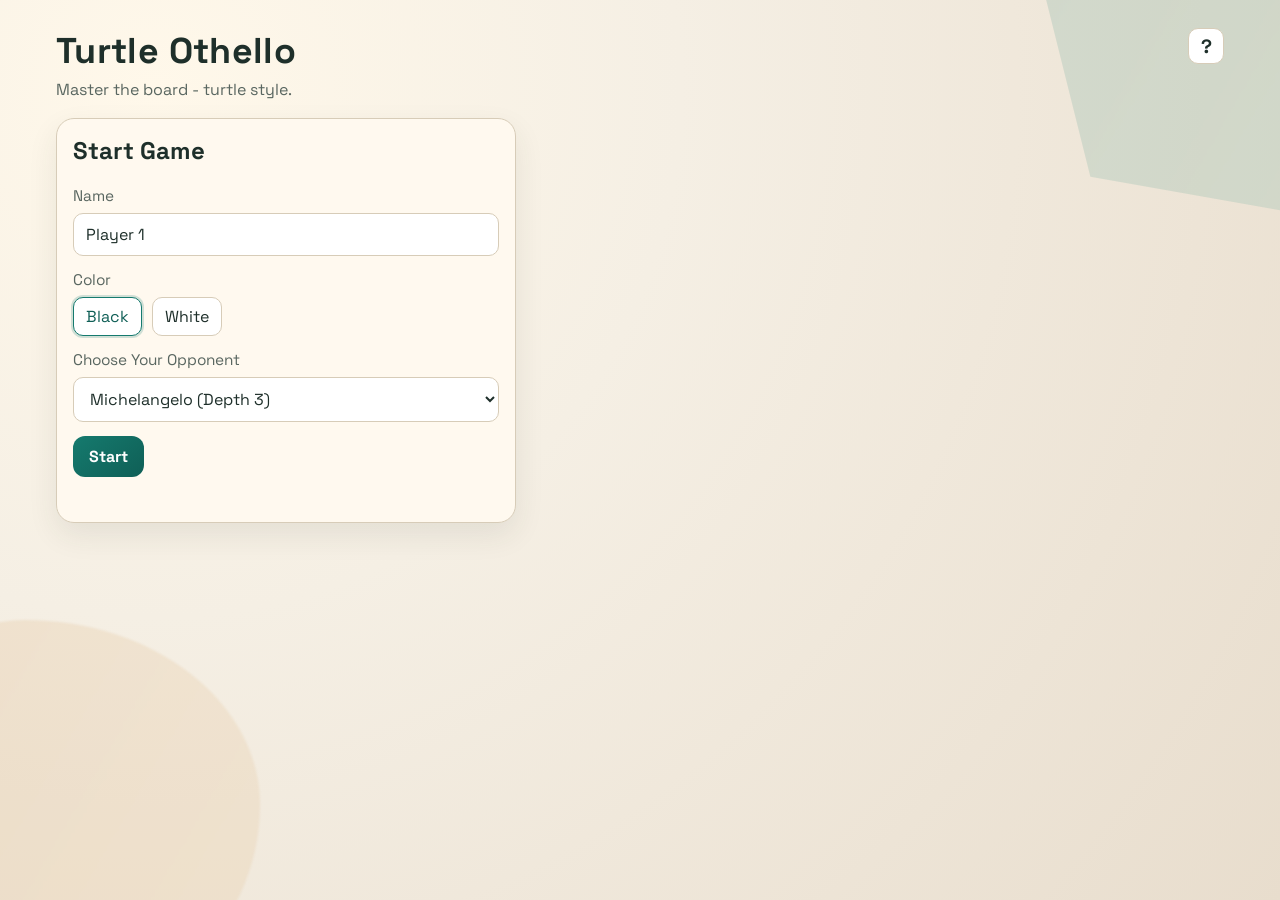
==== web/index.html @ 973e0d13 "Added UI" ====
<!DOCTYPE html>
<html lang="en">
<head>
  <meta charset="UTF-8">
  <meta name="viewport" content="width=device-width, initial-scale=1.0">
  <title>Turtle Othello</title>
  <link rel="stylesheet" href="/web/style.css">
</head>
<body>
  <div class="bg-shape bg-shape-a"></div>
  <div class="bg-shape bg-shape-b"></div>

  <main class="app-shell">
    <header class="app-header">
      <div class="header-content">
        <div>
          <h1>Turtle Othello</h1>
          <p>Master the board - turtle style.</p>
        </div>
        <button id="help-btn" class="help-btn" type="button" aria-label="Open help dialog" title="Game instructions">?</button>
      </div>
    </header>

    <section id="setup-panel" class="panel" data-testid="setup-panel">
      <h2>Start Game</h2>
      <div class="form-row">
        <label for="player-name">Name</label>
        <input id="player-name" data-testid="name-input" type="text" maxlength="64" placeholder="Player name" value="Player 1">
      </div>
      <div class="form-row">
        <span>Color</span>
        <div class="choice-row">
          <button id="color-black" data-testid="color-black" class="choice-btn active" type="button" data-color="black">Black</button>
          <button id="color-white" data-testid="color-white" class="choice-btn" type="button" data-color="white">White</button>
        </div>
      </div>
      <div class="form-row">
        <label for="opponent-select">Choose Your Opponent</label>
        <select id="opponent-select" data-testid="opponent-select">
          <option value="3">Michelangelo (Depth 3)</option>
          <option value="4">Raphael (Depth 4)</option>
          <option value="5">Leonardo (Depth 5)</option>
          <option value="6">Donatello (Depth 6)</option>
        </select>
      </div>
      <button id="start-game" data-testid="start-game" class="primary-btn" type="button">Start</button>
      <p id="setup-error" class="error"></p>
    </section>

    <section id="game-panel" class="game-layout hidden" data-testid="game-panel">
      <div class="board-wrap panel">
        <div class="board-topbar">
          <div class="chip">Move: <span id="move-number" data-testid="move-number">0</span></div>
          <div class="chip">Next: <span id="next-player" data-testid="next-player">-</span></div>
          <div id="status-line" data-testid="status-line" class="chip status">Waiting...</div>
        </div>

        <div class="board-frame" data-testid="board-frame">
          <div class="files files-top" aria-hidden="true">
            <span>a</span><span>b</span><span>c</span><span>d</span><span>e</span><span>f</span><span>g</span><span>h</span>
          </div>
          <div class="board-with-ranks">
            <div class="ranks" aria-hidden="true">
              <span>1</span><span>2</span><span>3</span><span>4</span><span>5</span><span>6</span><span>7</span><span>8</span>
            </div>
            <div id="board" class="board" data-testid="board" aria-label="Othello board"></div>
          </div>
        </div>

        <div class="score-row">
          <div class="score-card">
            <strong>Black</strong>
            <span id="black-count" data-testid="black-count">2</span>
          </div>
          <div class="score-card">
            <strong>White</strong>
            <span id="white-count" data-testid="white-count">2</span>
          </div>
          <div class="score-card accent">
            <strong>You</strong>
            <span id="user-count" data-testid="user-count">2</span>
          </div>
          <div class="score-card accent">
            <strong>Computer</strong>
            <span id="computer-count" data-testid="computer-count">2</span>
          </div>
        </div>
      </div>

      <aside class="panel sidebar">
        <div id="opponent-card" class="opponent-card" data-testid="opponent-card">
          <img id="opponent-portrait" data-testid="opponent-portrait" src="" alt="Opponent portrait">
          <div class="opponent-meta">
            <p class="label">Opponent</p>
            <p id="opponent-name" data-testid="opponent-name" class="name">-</p>
            <p id="opponent-depth" data-testid="opponent-depth" class="depth">Depth -</p>
            <p id="opponent-thinking" data-testid="opponent-thinking" class="thinking-indicator hidden">Thinking...</p>
          </div>
          <p id="opponent-opening-phrase" data-testid="opponent-opening-phrase" class="opponent-speech hidden"></p>
        </div>
        <div class="action-row">
          <button id="resign-game" data-testid="resign-game" class="danger-btn" type="button">Resign Game</button>
          <button id="restart-game" data-testid="restart-game" class="primary-btn hidden" type="button">Restart</button>
        </div>
        <h2>Game Feed</h2>
        <ul id="messages" data-testid="messages" class="messages"></ul>
        <p id="winner-line" data-testid="winner-line" class="winner"></p>
      </aside>
    </section>

    <aside id="pass-alert" data-testid="pass-alert" class="pass-alert hidden" role="alertdialog" aria-live="assertive" aria-label="Pass notification">
      <p id="pass-alert-text" class="pass-alert-text">Pass notification</p>
      <button id="dismiss-pass-alert" data-testid="dismiss-pass-alert" class="primary-btn" type="button">Got it</button>
    </aside>

    <div id="help-modal" class="help-modal hidden" role="dialog" aria-modal="true" aria-labelledby="help-title">
      <div class="help-modal-content">
        <button id="close-help" class="close-help-btn" type="button" aria-label="Close help dialog">×</button>
        <div class="help-modal-body">
          <div class="help-portrait-container">
            <img src="/web/portraits/splinter.svg" alt="Master Splinter" class="help-portrait">
          </div>
          <div class="help-text-container">
            <h2 id="help-title">Master Splinter's Wisdom</h2>
            <div class="help-text">
              <p>Attend, my students.</p>
              <p>This game, Othello, is a contest of balance and foresight. Two players place discs upon the board, black and white. When you place a disc so that it traps your opponent's pieces between yours, those pieces become yours as well.</p>
              <p>You must always make such a move if one is available. When neither player can move, the contest ends. The one who controls the greater number of discs is victorious.</p>
              <p>Remember—victory does not come from haste, but from patience and wisdom.</p>
            </div>
          </div>
        </div>
      </div>
      <div class="help-modal-backdrop" id="help-modal-backdrop"></div>
    </div>
  </main>

  <script src="/web/app.js" defer></script>
</body>
</html>
---- web/style.css ----
@import url('https://fonts.googleapis.com/css2?family=IBM+Plex+Mono:wght@400;500&family=Space+Grotesk:wght@400;600;700&display=swap');

:root {
  --bg: #f5efe4;
  --panel: #fff9ef;
  --ink: #1e2f2a;
  --muted: #596660;
  --line: #d7ccb8;
  --accent: #157a6e;
  --accent-strong: #0f5f56;
  --warn: #a2452c;
  --board: #1a5f4a;
  --board-dark: #114637;
  --black-disc: #1f201f;
  --white-disc: #f4f5f6;
  --cell-size: min(72px, calc((100vw - 64px) / 8));
}

* {
  box-sizing: border-box;
}

body {
  margin: 0;
  min-height: 100vh;
  font-family: "Space Grotesk", "Segoe UI", sans-serif;
  color: var(--ink);
  background: radial-gradient(circle at 12% 10%, #fff8ea 0, #f5efe4 38%, #e8ddcd 100%);
}

.bg-shape {
  position: fixed;
  z-index: -1;
  filter: blur(1px);
}

.bg-shape-a {
  right: -120px;
  top: -140px;
  width: 360px;
  height: 360px;
  background: linear-gradient(120deg, #1b7d70, #42a08f);
  clip-path: polygon(50% 0%, 100% 42%, 82% 100%, 14% 88%, 0 32%);
  opacity: 0.14;
}

.bg-shape-b {
  left: -160px;
  bottom: -140px;
  width: 420px;
  height: 420px;
  background: linear-gradient(120deg, #cc8d45, #e0b173);
  border-radius: 44% 56% 63% 37% / 57% 44% 56% 43%;
  opacity: 0.14;
}

.app-shell {
  max-width: 1200px;
  margin: 0 auto;
  padding: 28px 16px 36px;
}

.app-header h1 {
  margin: 0;
  font-size: clamp(1.8rem, 2.8vw, 2.6rem);
  letter-spacing: 0.01em;
}

.app-header p {
  margin: 6px 0 0;
  color: var(--muted);
}

.panel {
  background: var(--panel);
  border: 1px solid var(--line);
  border-radius: 18px;
  padding: 16px;
  box-shadow: 0 12px 30px rgba(42, 55, 49, 0.09);
}

#setup-panel {
  max-width: 460px;
  margin-top: 18px;
}

#setup-panel h2 {
  margin-top: 0;
}

.form-row {
  display: grid;
  gap: 8px;
  margin-bottom: 14px;
}

label, .form-row span {
  color: var(--muted);
  font-size: 0.96rem;
}

input {
  border: 1px solid var(--line);
  border-radius: 10px;
  padding: 10px 12px;
  background: #fff;
  color: var(--ink);
  font: inherit;
}

select {
  border: 1px solid var(--line);
  border-radius: 10px;
  padding: 10px 12px;
  background: #fff;
  color: var(--ink);
  font: inherit;
}

input:focus {
  outline: 2px solid #8ec6bf;
  outline-offset: 1px;
}

.choice-row {
  display: flex;
  gap: 10px;
}

.choice-btn {
  border: 1px solid var(--line);
  border-radius: 10px;
  padding: 8px 12px;
  background: #fff;
  color: var(--ink);
  font: inherit;
  cursor: pointer;
}

.choice-btn.active {
  border-color: var(--accent);
  box-shadow: 0 0 0 2px rgba(21, 122, 110, 0.2);
  color: var(--accent-strong);
}

.primary-btn {
  border: 0;
  border-radius: 12px;
  padding: 10px 16px;
  background: linear-gradient(140deg, var(--accent), var(--accent-strong));
  color: #fff;
  font: inherit;
  font-weight: 700;
  cursor: pointer;
}

.primary-btn:hover {
  filter: brightness(1.07);
}

.error {
  min-height: 1.2em;
  color: var(--warn);
  margin: 10px 0 0;
}

.game-layout {
  margin-top: 18px;
  display: grid;
  grid-template-columns: minmax(320px, 680px) minmax(260px, 1fr);
  gap: 16px;
}

.hidden {
  display: none !important;
}

.board-wrap {
  overflow: hidden;
}

.board-topbar {
  display: flex;
  flex-wrap: wrap;
  gap: 8px;
  margin-bottom: 12px;
}

.chip {
  border: 1px solid var(--line);
  border-radius: 999px;
  padding: 6px 10px;
  background: #fff;
  color: var(--muted);
  font-size: 0.92rem;
}

.chip.status {
  color: var(--accent-strong);
}

.board {
  display: grid;
  grid-template-columns: repeat(8, var(--cell-size));
  grid-template-rows: repeat(8, var(--cell-size));
  width: fit-content;
  border: 6px solid #173f33;
  border-radius: 12px;
  overflow: hidden;
  background: var(--board-dark);
}

.board-frame {
  width: fit-content;
}

.files {
  margin-left: 22px;
  margin-bottom: 4px;
  width: calc(8 * var(--cell-size));
  display: grid;
  grid-template-columns: repeat(8, 1fr);
  color: #39584d;
  font-family: "IBM Plex Mono", monospace;
  font-size: 0.86rem;
}

.files span {
  text-align: center;
}

.board-with-ranks {
  display: grid;
  grid-template-columns: 22px auto;
  gap: 0;
  align-items: stretch;
}

.ranks {
  display: grid;
  grid-template-rows: repeat(8, var(--cell-size));
  color: #39584d;
  font-family: "IBM Plex Mono", monospace;
  font-size: 0.86rem;
}

.ranks span {
  display: grid;
  align-items: center;
  justify-items: center;
}

.cell {
  position: relative;
  border: 1px solid rgba(255, 255, 255, 0.15);
  background: linear-gradient(145deg, var(--board), #13503e);
  cursor: default;
  transition: filter 140ms ease;
}

.cell.playable {
  cursor: pointer;
}

.cell.playable:hover {
  filter: brightness(1.1);
}

.disc {
  position: absolute;
  inset: 15%;
  border-radius: 50%;
  box-shadow: inset 0 -3px 8px rgba(0, 0, 0, 0.25), 0 1px 4px rgba(0, 0, 0, 0.24);
  transform: scale(0.95);
  animation: place 140ms ease-out;
}

.disc.black {
  background: radial-gradient(circle at 30% 28%, #525252 0, var(--black-disc) 58%, #0d0d0d 100%);
}

.disc.white {
  background: radial-gradient(circle at 30% 28%, #ffffff 0, var(--white-disc) 58%, #d5dadd 100%);
}

.cell.last-move {
  outline: 2px solid #cb3f2c;
  outline-offset: -2px;
}

.cell.last-player-move .disc {
  box-shadow: inset 0 -3px 8px rgba(0, 0, 0, 0.25), 0 0 0 3px #2e9dd1;
}

.cell.last-computer-move .disc {
  box-shadow: inset 0 -3px 8px rgba(0, 0, 0, 0.25), 0 0 0 3px #dd6f38;
}

.hint {
  position: absolute;
  inset: 27%;
  border-radius: 50%;
  opacity: 0.5;
  background: #f1f5c9;
  border: 1px dashed rgba(31, 32, 31, 0.5);
}

.score-row {
  margin-top: 12px;
  display: grid;
  grid-template-columns: repeat(4, minmax(0, 1fr));
  gap: 8px;
}

.score-card {
  border: 1px solid var(--line);
  border-radius: 10px;
  padding: 8px;
  background: #fff;
  display: grid;
  gap: 4px;
}

.score-card strong {
  color: var(--muted);
  font-size: 0.88rem;
}

.score-card span {
  font-family: "IBM Plex Mono", monospace;
  font-size: 1.1rem;
}

.score-card.accent {
  background: #f4fffc;
  border-color: #9fd5cb;
}

.sidebar h2 {
  margin-top: 0;
}

.opponent-card {
  display: grid;
  grid-template-columns: 96px 1fr;
  gap: 10px;
  margin-bottom: 14px;
  padding: 8px;
  border: 1px solid var(--line);
  border-radius: 12px;
  background: #fff;
}

.opponent-card.thinking {
  animation: thinkPulse 1.8s ease-in-out infinite;
  border-color: #8ab9ad;
}

.opponent-card img {
  width: 96px;
  height: 96px;
  border-radius: 10px;
  border: 1px solid #d8ccb9;
  object-fit: cover;
  background: #f7f0e2;
}

.opponent-card.thinking img {
  filter: contrast(1.04) saturate(0.92);
  transform: scale(1.015);
  transition: transform 220ms ease;
}

.opponent-meta {
  display: grid;
  align-content: center;
  gap: 2px;
}

.opponent-meta .label {
  margin: 0;
  color: var(--muted);
  font-size: 0.84rem;
}

.opponent-meta .name {
  margin: 0;
  font-size: 1.12rem;
  font-weight: 700;
}

.opponent-meta .depth {
  margin: 0;
  color: #39544b;
  font-family: "IBM Plex Mono", monospace;
}

.opponent-speech {
  grid-column: 1 / -1;
  margin: 6px 0 0;
  padding: 10px 12px;
  border-radius: 12px;
  background: #f4fff7;
  border: 1px solid #9fd5b4;
  color: #21433a;
  font-size: 0.95rem;
  line-height: 1.35;
  position: relative;
}

.opponent-speech::before {
  content: "";
  position: absolute;
  left: 14px;
  top: -7px;
  width: 12px;
  height: 12px;
  background: #f4fff7;
  border-left: 1px solid #9fd5b4;
  border-top: 1px solid #9fd5b4;
  transform: rotate(45deg);
}

.thinking-indicator {
  margin: 0;
  color: #2f6b5e;
  font-size: 0.88rem;
  font-weight: 600;
}

.pass-alert {
  position: fixed;
  right: 16px;
  bottom: 16px;
  max-width: 320px;
  z-index: 20;
  background: #fffef9;
  border: 1px solid #d5c8b2;
  box-shadow: 0 14px 26px rgba(20, 34, 30, 0.16);
  border-radius: 14px;
  padding: 12px;
  display: grid;
  gap: 8px;
}

.pass-alert-text {
  margin: 0;
  color: #2a3f39;
}

.action-row {
  display: flex;
  gap: 8px;
  margin-bottom: 12px;
}

.danger-btn {
  border: 0;
  border-radius: 12px;
  padding: 10px 14px;
  background: linear-gradient(140deg, #b64028, #8f2d1b);
  color: #fff;
  font: inherit;
  font-weight: 700;
  cursor: pointer;
}

.danger-btn:hover {
  filter: brightness(1.06);
}

.danger-btn:disabled,
.primary-btn:disabled {
  opacity: 0.55;
  cursor: not-allowed;
}

.messages {
  margin: 0;
  padding-left: 18px;
  max-height: 420px;
  overflow: auto;
}

.messages li {
  margin-bottom: 8px;
  color: #2c3f39;
}

.winner {
  margin: 12px 0 0;
  padding: 10px;
  border-radius: 10px;
  background: #fff;
  border: 1px solid var(--line);
  color: var(--accent-strong);
  font-weight: 600;
}

@keyframes place {
  from { transform: scale(0.1); opacity: 0; }
  to { transform: scale(0.95); opacity: 1; }
}

@keyframes thinkPulse {
  0% { box-shadow: 0 10px 24px rgba(42, 55, 49, 0.09); }
  50% { box-shadow: 0 14px 28px rgba(24, 92, 78, 0.22); }
  100% { box-shadow: 0 10px 24px rgba(42, 55, 49, 0.09); }
}

.app-header {
  display: flex;
  align-items: flex-start;
}

.header-content {
  display: flex;
  align-items: flex-start;
  justify-content: space-between;
  width: 100%;
  gap: 16px;
}

.help-btn {
  width: 36px;
  height: 36px;
  padding: 0;
  border: 1px solid var(--line);
  border-radius: 10px;
  background: #fff;
  color: var(--ink);
  font: inherit;
  font-size: 1.2rem;
  font-weight: 700;
  cursor: pointer;
  display: flex;
  align-items: center;
  justify-content: center;
  flex-shrink: 0;
  transition: all 140ms ease;
}

.help-btn:hover {
  border-color: var(--accent);
  background: #f7fff8;
  color: var(--accent-strong);
}

.help-modal {
  position: fixed;
  inset: 0;
  z-index: 100;
  display: flex;
  align-items: center;
  justify-content: center;
  animation: fadeIn 200ms ease;
}

.help-modal-backdrop {
  position: absolute;
  inset: 0;
  background: rgba(30, 47, 42, 0.6);
  z-index: 0;
}

.help-modal-content {
  position: relative;
  z-index: 1;
  background: var(--panel);
  border: 1px solid var(--line);
  border-radius: 18px;
  padding: 24px;
  max-width: 720px;
  width: 90%;
  max-height: 85vh;
  overflow-y: auto;
  box-shadow: 0 20px 50px rgba(42, 55, 49, 0.2);
}

.close-help-btn {
  position: absolute;
  top: 12px;
  right: 12px;
  width: 32px;
  height: 32px;
  padding: 0;
  border: 1px solid var(--line);
  background: #fff;
  color: var(--ink);
  font-size: 1.4rem;
  border-radius: 8px;
  cursor: pointer;
  display: flex;
  align-items: center;
  justify-content: center;
  transition: all 140ms ease;
}

.close-help-btn:hover {
  background: #f5efe4;
  border-color: var(--warn);
  color: var(--warn);
}

.help-modal-body {
  display: grid;
  grid-template-columns: auto 1fr;
  gap: 20px;
  align-items: start;
}

.help-portrait-container {
  display: flex;
  justify-content: center;
  flex-shrink: 0;
}

.help-portrait {
  width: 160px;
  height: 160px;
  border-radius: 12px;
  border: 2px solid var(--line);
  background: #fff;
  object-fit: cover;
}

.help-text-container h2 {
  margin-top: 0;
  margin-bottom: 12px;
  font-size: 1.4rem;
}

.help-text {
  color: var(--ink);
  line-height: 1.6;
}

.help-text p {
  margin: 0 0 14px 0;
  font-size: 0.95rem;
}

.help-text p:last-child {
  margin-bottom: 0;
}

@keyframes fadeIn {
  from { opacity: 0; }
  to { opacity: 1; }
}

@media (max-width: 980px) {
  .game-layout {
    grid-template-columns: 1fr;
  }

  .messages {
    max-height: 220px;
  }

  .help-modal-body {
    grid-template-columns: 1fr;
  }

  .help-portrait-container {
    order: -1;
    margin-bottom: 8px;
  }

  .help-portrait {
    width: 140px;
    height: 140px;
  }
}
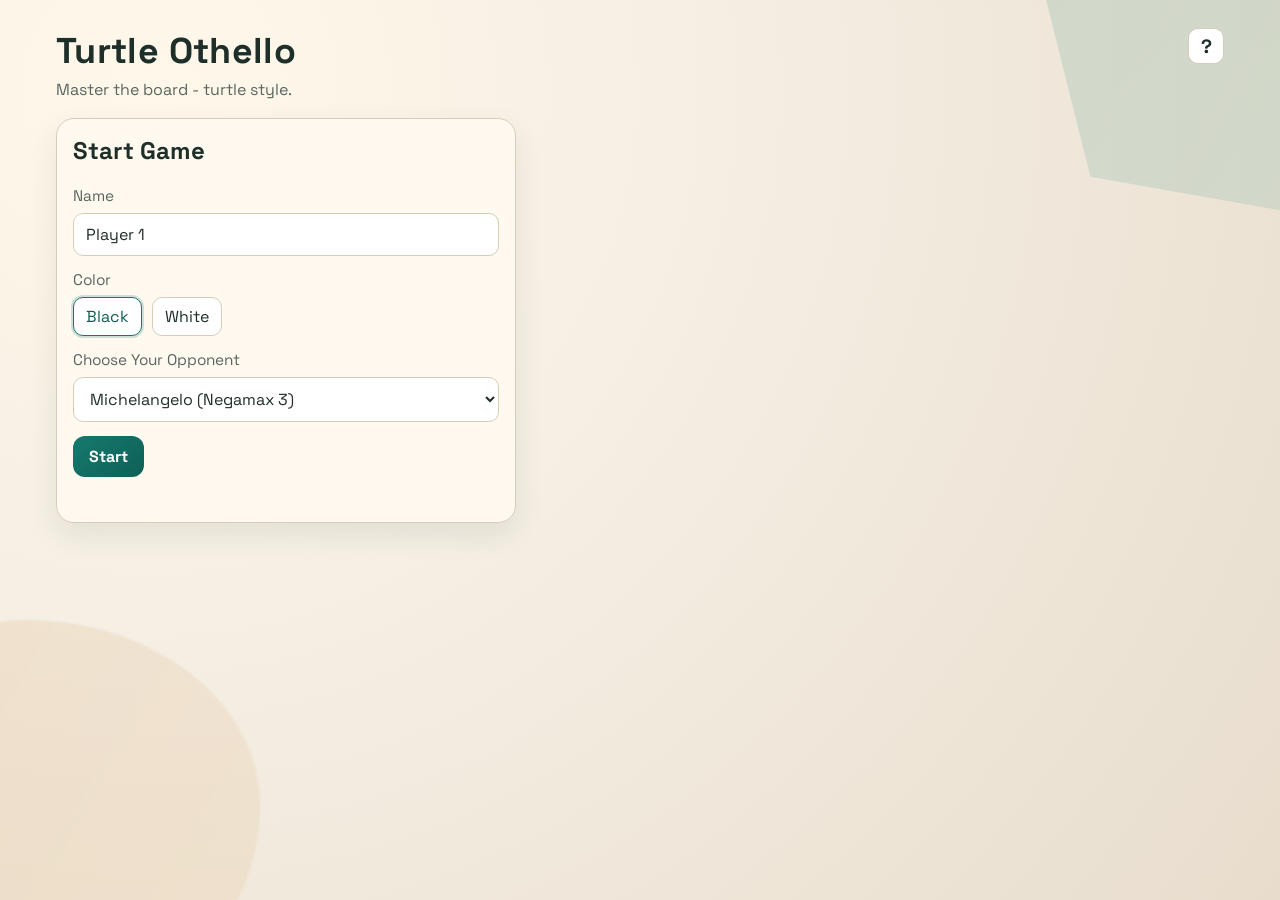
==== commit 86a294b1: "new strats and logs" ====
--- a/web/index.html
+++ b/web/index.html
@@ -37,10 +37,12 @@
       <div class="form-row">
         <label for="opponent-select">Choose Your Opponent</label>
         <select id="opponent-select" data-testid="opponent-select">
-          <option value="3">Michelangelo (Depth 3)</option>
-          <option value="4">Raphael (Depth 4)</option>
-          <option value="5">Leonardo (Depth 5)</option>
-          <option value="6">Donatello (Depth 6)</option>
+          <option value="1">Michelangelo (Negamax 3)</option>
+          <option value="2">Raphael (Negamax 4)</option>
+          <option value="3">Leonardo (Negamax 5)</option>
+          <option value="4">Donatello (Negamax 6)</option>
+          <option value="5">Shredder (MCTS 10000)</option>
+          <option value="6">April (One-ply Enhanced Eval)</option>
         </select>
       </div>
       <button id="start-game" data-testid="start-game" class="primary-btn" type="button">Start</button>
